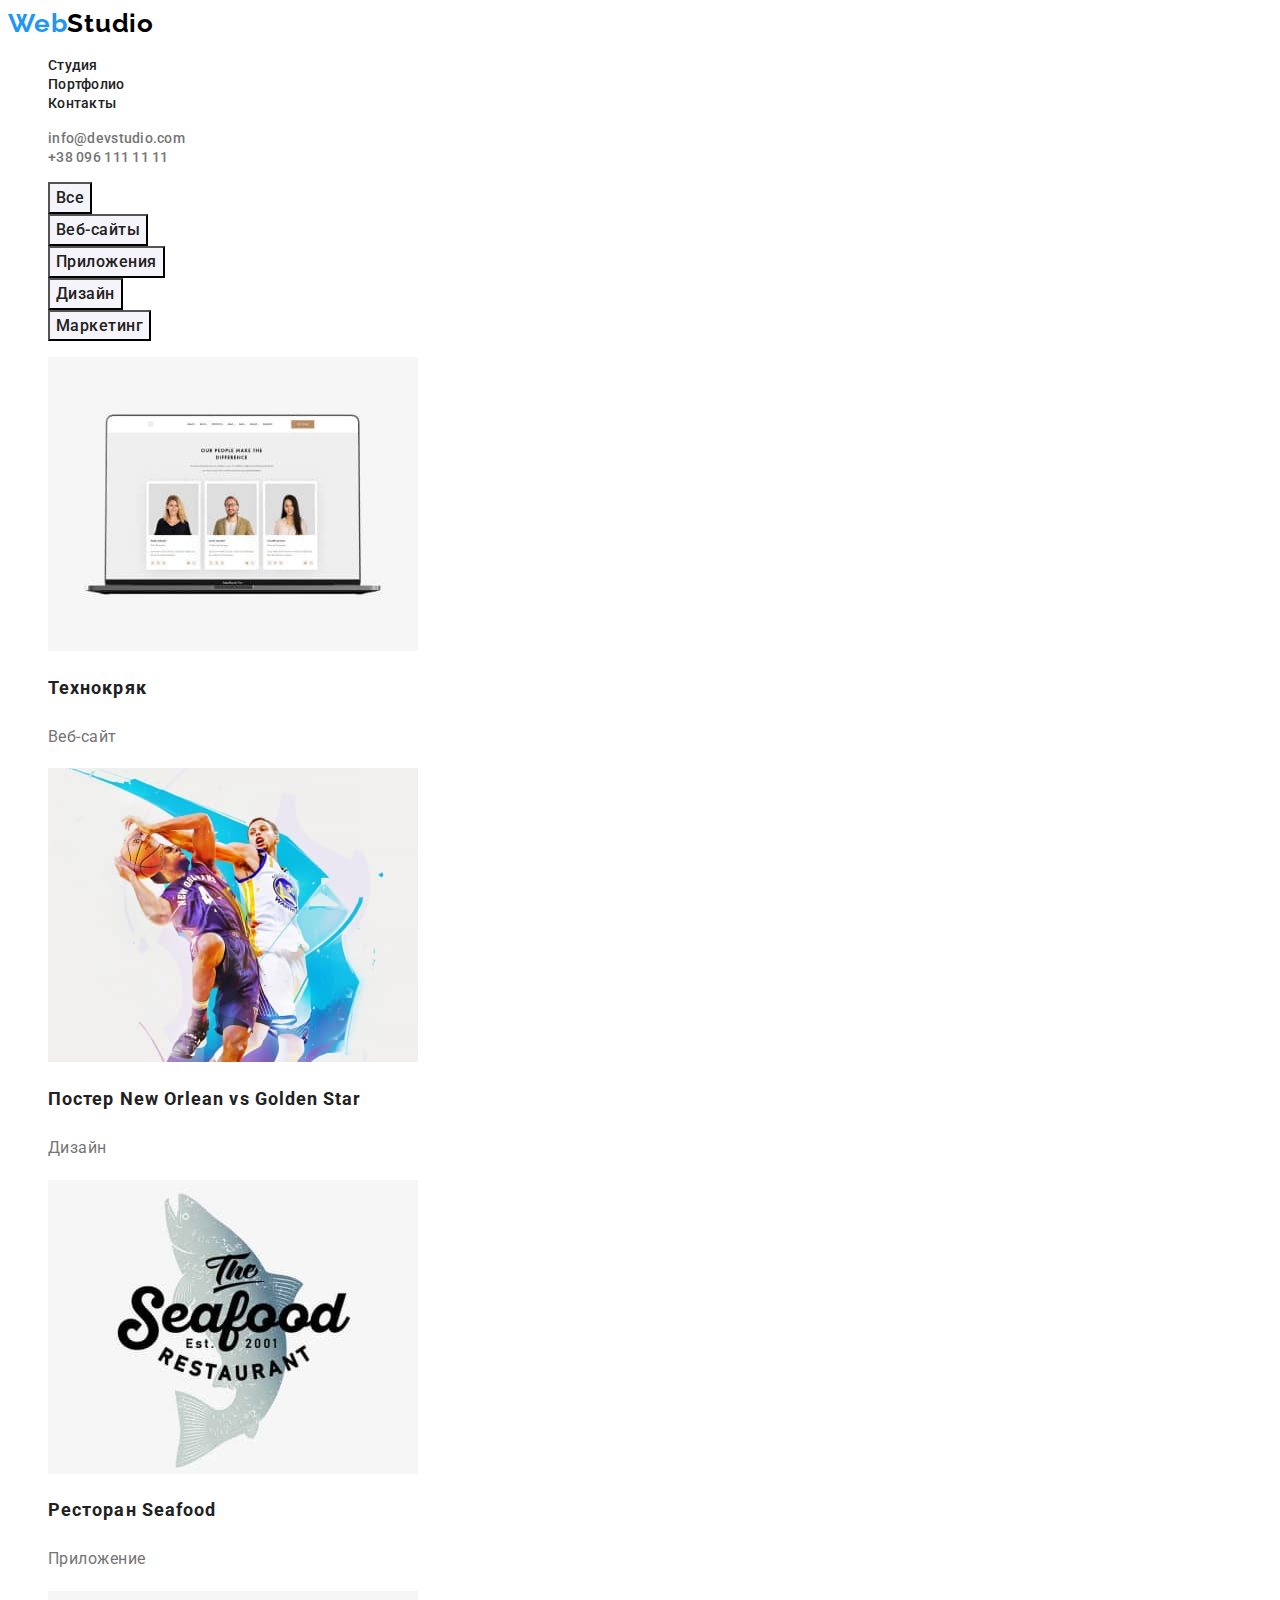
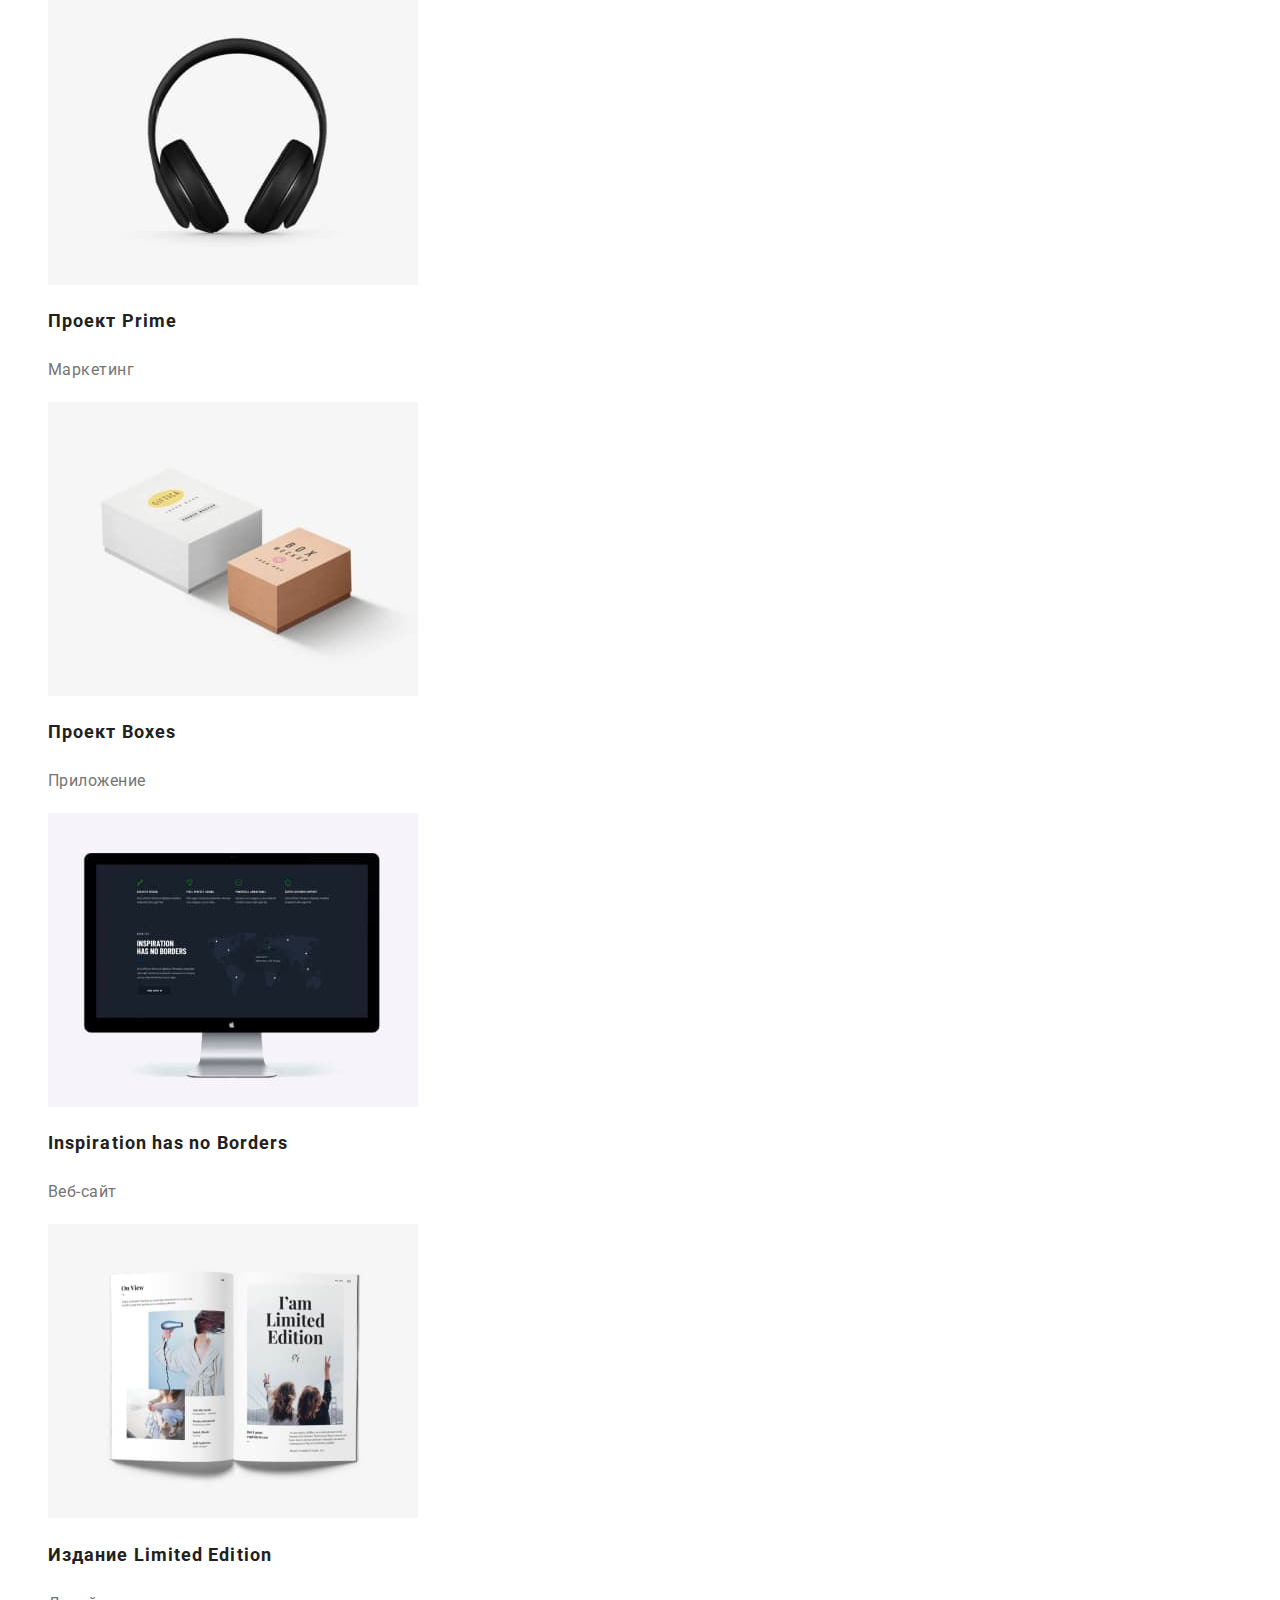
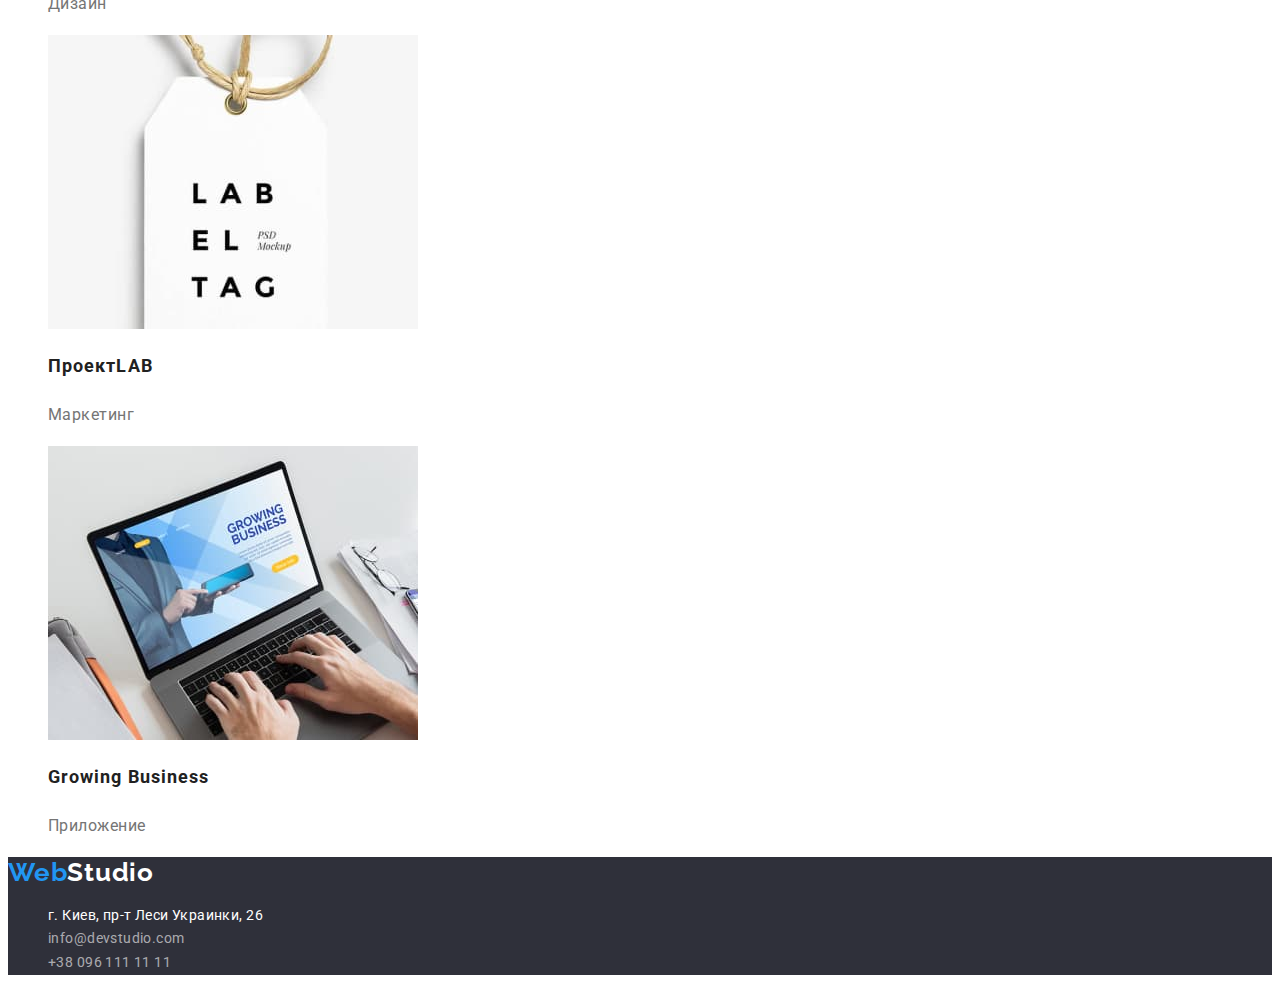
==== portfolio.html @ c880d1ad "/" ====
<!DOCTYPE html>
<html lang="ru">
  <head>
    <meta charset="UTF-8" />
    <meta http-equiv="X-UA-Compatible" content="IE=edge" />
    <meta name="viewport" content="width=device-width, initial-scale=1.0" />
    <title>Document</title>

    <link rel="preconnect" href="https://fonts.googleapis.com" />
    <link rel="preconnect" href="https://fonts.gstatic.com" crossorigin />
    <link
      href="https://fonts.googleapis.com/css2?family=Raleway:wght@700&family=Roboto:wght@400;500;700;900&display=swap"
      rel="stylesheet"
    />
    <link rel="stylesheet" href="./css/style.css" />
    <!--  -->
  </head>
  <body>
    <!-- Header -->
    <header>
      <a href="index.html" class="logo">Web<span class="logo-scndr">Studio</span></a>

      <nav>
        <ul class="header-list list">
          <li><a href="./index.html" class="link">Студия</a></li>
          <li><a href="" class="link">Портфолио</a></li>
          <li><a href="" class="link">Контакты</a></li>
        </ul>
      </nav>

      <ul class="header-contact list">
        <li>
          <a href="mailto:info@devstudio.com" class="link">info@devstudio.com</a>
        </li>
        <li><a href="tel:+380961111111" class="link">+38 096 111 11 11</a></li>
      </ul>
    </header>

    <main>
      <main>
        <!-- <h1></h1> -->

        <section class="products">
          <ul class="products-list list">
            <li>
              <button type="button" class="products-btn">Все</button>
            </li>
            <li>
              <button type="button" class="products-btn">Веб-сайты</button>
            </li>
            <li>
              <button type="button" class="products-btn">Приложения</button>
            </li>
            <li>
              <button type="button" class="products-btn">Дизайн</button>
            </li>
            <li>
              <button type="button" class="products-btn">Маркетинг</button>
            </li>
          </ul>

          <ul class="products-scndr-list list">
            <li>
              <a href="">
                <img src="./images/portfolio.jpg" alt="Веб-сайт" width="370"
              /></a>
              <h2 class="products-title">Технокряк</h2>
              <p class="product-position">Веб-сайт</p>
            </li>
            <li>
              <a href="">
                <img src="./images/portfolio1.jpg" alt="Веб-сайт" width="370"
              /></a>
              <h2 class="products-title">
                Постер <span lang="en">New Orlean vs Golden Star</span>
              </h2>
              <p class="product-position">Дизайн</p>
            </li>
            <li>
              <a href="">
                <img src="./images/portfolio2.jpg" alt="Веб-сайт" width="370"
              /></a>
              <h2 class="products-title">Ресторан <span lang="en">Seafood</span></h2>
              <p class="product-position">Приложение</p>
            </li>
            <li>
              <a href="">
                <img src="./images/portfolio3.jpg" alt="Веб-сайт" width="370"
              /></a>
              <h2 class="products-title">Проект <span lang="en">Prime</span></h2>
              <p class="product-position">Маркетинг</p>
            </li>
            <li>
              <a href="">
                <img src="./images/portfolio4.jpg" alt="Веб-сайт" width="370"
              /></a>
              <h2 class="products-title">Проект <span lang="en">Boxes</span></h2>
              <p class="product-position">Приложение</p>
            </li>
            <li>
              <a href="">
                <img src="./images/portfolio5.jpg" alt="Веб-сайт" width="370"
              /></a>
              <h2 class="products-title" lang="en">Inspiration has no Borders</h2>
              <p class="product-position">Веб-сайт</p>
            </li>
            <li>
              <a href="">
                <img src="./images/portfolio6.jpg" alt="Веб-сайт" width="370"
              /></a>
              <h2 class="products-title">
                Издание <span lang="en">Limited Edition</span>
              </h2>
              <p class="product-position">Дизайн</p>
            </li>
            <li>
              <a href="">
                <img src="./images/portfolio7.jpg" alt="Веб-сайт" width="370"
              /></a>
              <h2 class="products-title">Проект<span lang="en">LAB</span></h2>
              <p class="product-position">Маркетинг</p>
            </li>
            <li>
              <a href="">
                <img src="./images/portfolio8.jpg" alt="Веб-сайт" width="370"
              /></a>
              <h2 class="products-title" lang="en">Growing Business</h2>
              <p class="product-position">Приложение</p>
            </li>
          </ul>
        </section>
      </main>
    </main>

    <!-- footer -->
    <footer class="footer">
      <a href="index.html" class="logo-footer"
        >Web<span class="logo-footer-scndr">Studio</span></a
      >

      <address class="footer-adress">
        <ul class="footer-list list">
          <li><a href="" class="adress link">г. Киев, пр-т Леси Украинки, 26</a></li>
          <li>
            <a href="mailto:info@devstudio.com" class="footer-contact link"
              >info@devstudio.com</a
            >
          </li>
          <li>
            <a href="tel:+380961111111" class="footer-contact link"
              >+38 096 111 11 11</a
            >
          </li>
        </ul>
      </address>
    </footer>
  </body>
</html>
---- css/style.css ----
/* 
background: #FFFFFF;
background: #F5F4FA; наша команда
background: #2F303A; фуутер
background: #2196F3; синий
##212121 -заголовки
#757575-серый весь текст
#000000-лого студио
*/


body{
 font-family:'Roboto', sans-serif;
}
:root{
--accent-color: #2196F3;
--secondary-header:#212121;
}

.list{
list-style: none;
}
.link{
text-decoration: none;
}

/*------------------------ HEADER------------------- */
.logo{
    font-family: 'Raleway',sans-serif;
        font-weight: 700;
        font-size: 26px;
        line-height: 1.19;
        letter-spacing: 0.03em;
        color: var(--accent-color);
        text-decoration: none;
}
.logo-scndr{
    color: #000000;
}
.header-list .link{
    font-weight: 500;
        font-size: 14px;
        line-height: 1.14;
        letter-spacing: 0.02em;
        color: var(--secondary-header);
}
.header-list .link:hover,
.header-list .link:focus{
    color:var(--accent-color);
 }
 .header-contact .link{
    font-weight: 500;
        font-size: 14px;
        line-height: 1.14;
        letter-spacing: 0.02em;
        color: #757575;
 }
.header-contact .link:hover,
.header-contact .link:focus {
    color: var(--accent-color);
}       

/*------------------------ HERO------------------- */
.hero{
    background-color: #2F303A;
}
.hero-title{
    font-weight: 900;
        font-size: 44px;
        line-height: 1.36;
        text-align: center;
        letter-spacing: 0.06em;
        text-transform: uppercase;
         color: #FFFFFF;
}
.hero-btn{
    font-family: 'Roboto',sans-serif;
        font-weight: 700;
        font-size: 16px;
        line-height: 1.88;
        letter-spacing: 0.06em;
        color: #FFFFFF;
        background-color: var(--accent-color);
}

/*------------------------ List of criteria------------------- */
.criteria-header{
    font-weight: 700;
        font-size: 14px;
        line-height: 1.14;
        letter-spacing: 0.03em;
        text-transform: uppercase;
        color: var(--secondary-header);
}
.criteria-paragraf{
    font-weight: 400;   
    font-size: 14px;
    line-height: 1.71;
    letter-spacing: 0.03em;
    color: #757575;
}

/*------------------------ what are we doing------------------- */
.work-title{
    font-weight: 700;
        font-size: 36px;
        line-height: 1.17;
        text-align: center;
        letter-spacing: 0.03em;
        color: var(--secondary-header);
}

/*------------------------ Our team------------------- */
.team{
    background-color: #F5F4FA;
}
.team-header{
    font-weight: 700;
        font-size: 36px;
        line-height: 1.17;
        text-align: center;
        letter-spacing: 0.03em;
        color: var(--secondary-header);
}

.team-list-member{
    font-weight: 500;
        font-size: 16px;
        line-height: 1.19;
        letter-spacing: 0.03em;
        color: var(--secondary-header);

}
.team-list-proffesion{
    font-size: 16px;
        line-height: 1.19;
        letter-spacing: 0.03em;
        color: var(--secondary-header);        
}

/*------------------------FOOTER------------------- */
.footer{
    background-color:#2F303A;
}
.logo-footer{
    font-family: 'Raleway';
        font-weight: 700;
        font-size: 26px;
        line-height: 1.19;
        letter-spacing: 0.03em;
        color: var(--accent-color);
        text-decoration: none;
}
.logo-footer-scndr{
    color: #FFFFFF;
}
.adress{
    font-style: normal;
        font-size: 14px;
        line-height: 1.71;
        letter-spacing: 0.03em;
        color: #FFFFFF;
}
.footer-contact{
    font-style: normal;
        font-weight: 400;
        font-size: 14px;
        line-height: 1.71;
        letter-spacing: 0.03em;
        color: rgba(255, 255, 255, 0.6);
}



/*------------------------PORTFOLIO------------------- */

.products-btn{
    font-family: 'Roboto',sans-serif;
        font-style: normal;
        font-weight: 500;
        font-size: 16px;
        line-height: 1.62;
        letter-spacing: 0.03em;
        color:var(--secondary-header);
        background-color: #F5F4FA;
}
.products-btn:hover,
.products-btn:focus{
    color:#FFFFFF;
    background-color: var(--accent-color);
}

.products-title {
font-weight: 700;
font-size: 18px;
line-height:2;
letter-spacing: 0.06em;
color:var(--secondary-header);
}

.product-position{
        font-size: 16px;
        line-height: 1.88;
        letter-spacing: 0.03em;
        color: #757575;

}
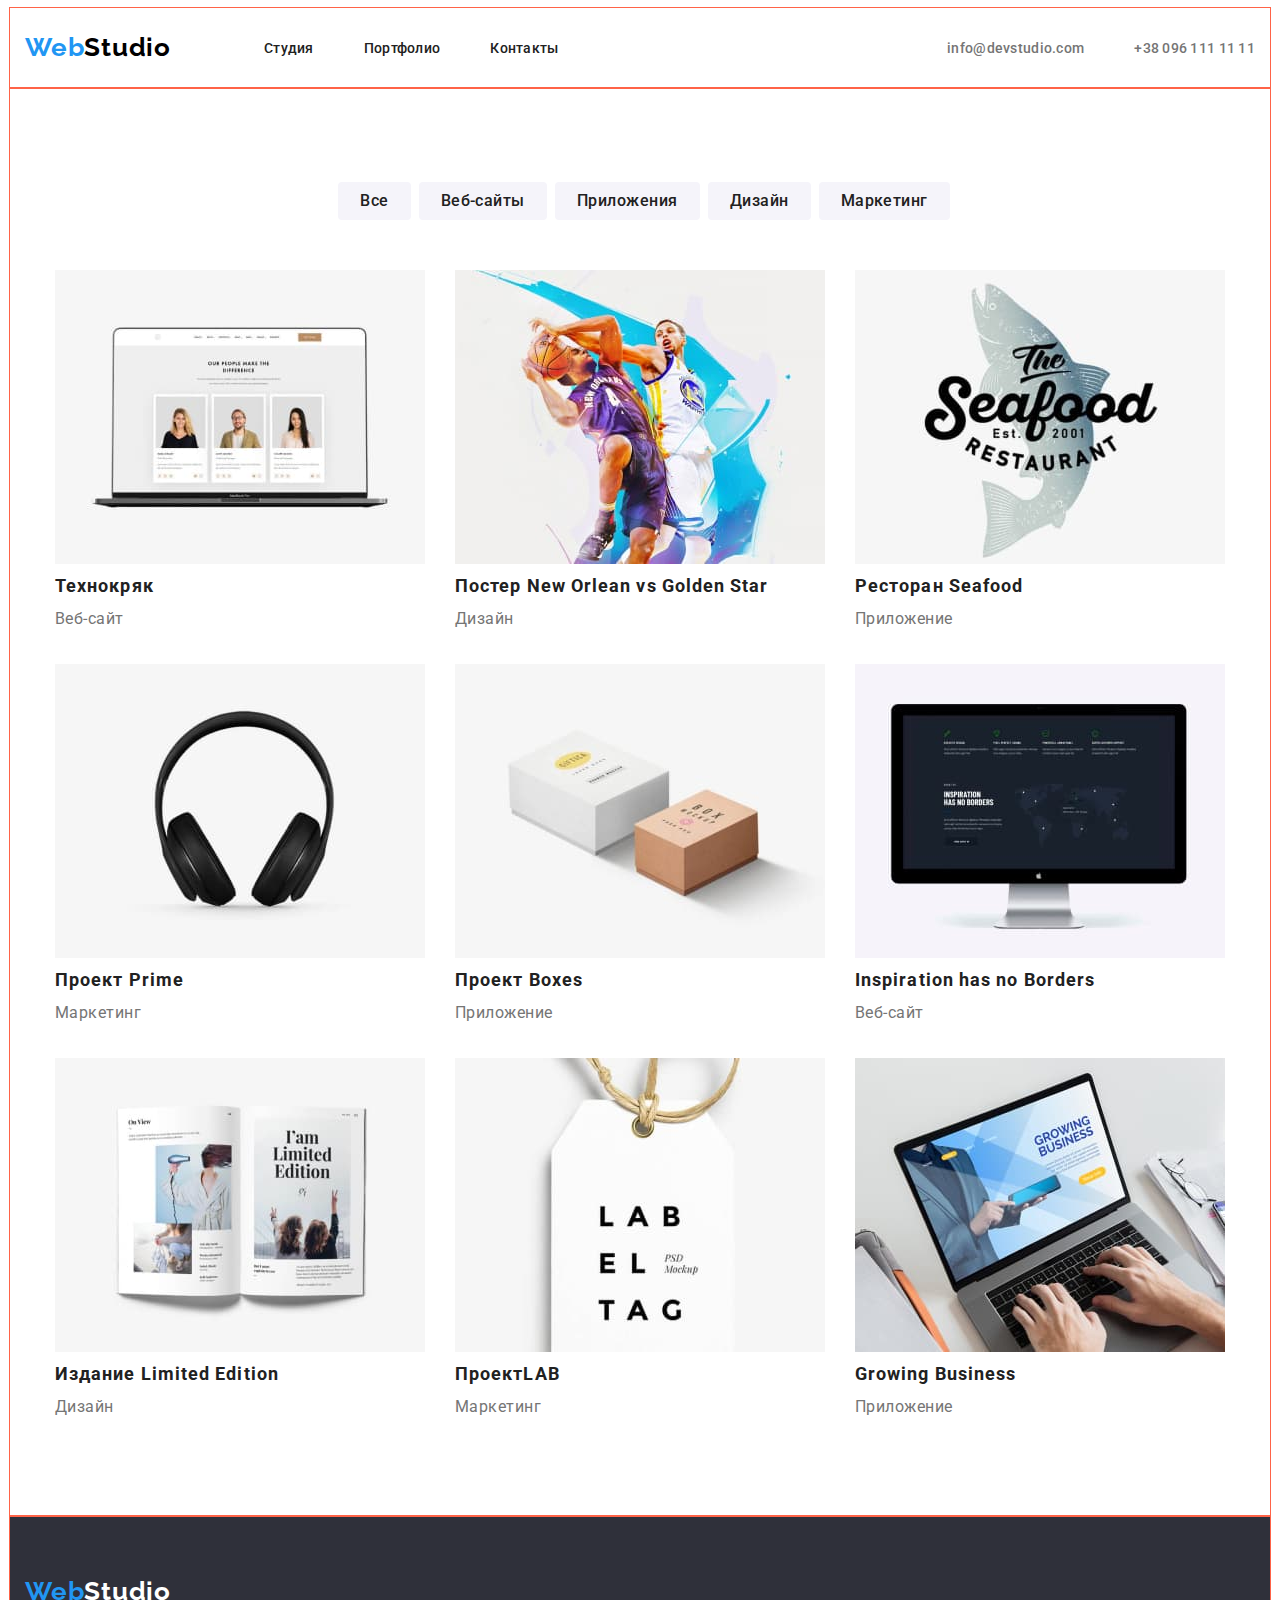
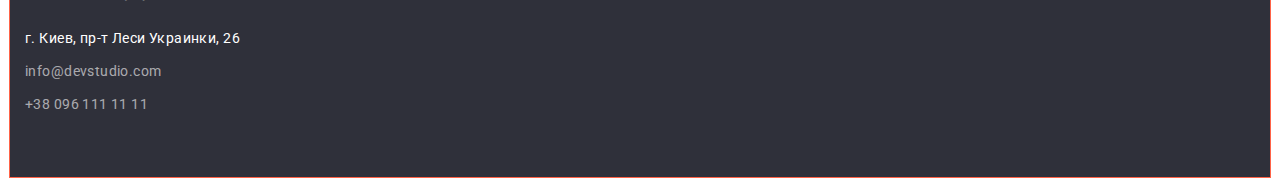
==== commit 0ea5c455: "размещение элементов" ====
--- a/portfolio.html
+++ b/portfolio.html
@@ -17,57 +17,63 @@
   </head>
   <body>
     <!-- Header -->
-    <header>
-      <a href="index.html" class="logo">Web<span class="logo-scndr">Studio</span></a>
+    <header class="container">
+      <div class="container-header">
+        <a href="index.html" class="logo"
+          >Web<span class="logo-scndr">Studio</span></a
+        >
 
-      <nav>
-        <ul class="header-list list">
-          <li><a href="./index.html" class="link">Студия</a></li>
-          <li><a href="" class="link">Портфолио</a></li>
-          <li><a href="" class="link">Контакты</a></li>
+        <nav>
+          <ul class="header-list list">
+            <li class="header-item">
+              <a href="./index.html" class="link">Студия</a>
+            </li>
+            <li class="header-item">
+              <a href="./portfolio.html" class="link">Портфолио</a>
+            </li>
+            <li class="header-item"><a href="" class="link">Контакты</a></li>
+          </ul>
+        </nav>
+
+        <ul class="header-contact list">
+          <li class="header-item">
+            <a href="mailto:info@devstudio.com" class="link">info@devstudio.com</a>
+          </li class="header-item">
+          <li><a href="tel:+380961111111" class="link">+38 096 111 11 11</a></li>
         </ul>
-      </nav>
-
-      <ul class="header-contact list">
-        <li>
-          <a href="mailto:info@devstudio.com" class="link">info@devstudio.com</a>
-        </li>
-        <li><a href="tel:+380961111111" class="link">+38 096 111 11 11</a></li>
-      </ul>
+      </div>
     </header>
-
-    <main>
       <main>
         <!-- <h1></h1> -->
 
-        <section class="products">
+        <section class="products container">
           <ul class="products-list list">
-            <li>
+            <li class="products-item">
               <button type="button" class="products-btn">Все</button>
             </li>
-            <li>
+            <li class="products-item">
               <button type="button" class="products-btn">Веб-сайты</button>
             </li>
-            <li>
+            <li class="products-item">
               <button type="button" class="products-btn">Приложения</button>
             </li>
-            <li>
+            <li class="products-item">
               <button type="button" class="products-btn">Дизайн</button>
             </li>
-            <li>
+            <li class="products-item">
               <button type="button" class="products-btn">Маркетинг</button>
             </li>
           </ul>
 
-          <ul class="products-scndr-list list">
-            <li>
+          <ul class="flex-list list">
+            <li class="flex-item">
               <a href="">
                 <img src="./images/portfolio.jpg" alt="Веб-сайт" width="370"
               /></a>
               <h2 class="products-title">Технокряк</h2>
               <p class="product-position">Веб-сайт</p>
             </li>
-            <li>
+            <li class="flex-item">
               <a href="">
                 <img src="./images/portfolio1.jpg" alt="Веб-сайт" width="370"
               /></a>
@@ -76,35 +82,35 @@
               </h2>
               <p class="product-position">Дизайн</p>
             </li>
-            <li>
+            <li class="flex-item">
               <a href="">
                 <img src="./images/portfolio2.jpg" alt="Веб-сайт" width="370"
               /></a>
               <h2 class="products-title">Ресторан <span lang="en">Seafood</span></h2>
               <p class="product-position">Приложение</p>
             </li>
-            <li>
+            <li class="flex-item">
               <a href="">
                 <img src="./images/portfolio3.jpg" alt="Веб-сайт" width="370"
               /></a>
               <h2 class="products-title">Проект <span lang="en">Prime</span></h2>
               <p class="product-position">Маркетинг</p>
             </li>
-            <li>
+            <li class="flex-item">
               <a href="">
                 <img src="./images/portfolio4.jpg" alt="Веб-сайт" width="370"
               /></a>
               <h2 class="products-title">Проект <span lang="en">Boxes</span></h2>
               <p class="product-position">Приложение</p>
             </li>
-            <li>
+            <li class="flex-item">
               <a href="">
                 <img src="./images/portfolio5.jpg" alt="Веб-сайт" width="370"
               /></a>
               <h2 class="products-title" lang="en">Inspiration has no Borders</h2>
               <p class="product-position">Веб-сайт</p>
             </li>
-            <li>
+            <li class="flex-item">
               <a href="">
                 <img src="./images/portfolio6.jpg" alt="Веб-сайт" width="370"
               /></a>
@@ -113,14 +119,14 @@
               </h2>
               <p class="product-position">Дизайн</p>
             </li>
-            <li>
+            <li class="flex-item">
               <a href="">
                 <img src="./images/portfolio7.jpg" alt="Веб-сайт" width="370"
               /></a>
               <h2 class="products-title">Проект<span lang="en">LAB</span></h2>
               <p class="product-position">Маркетинг</p>
             </li>
-            <li>
+            <li class="flex-item">
               <a href="">
                 <img src="./images/portfolio8.jpg" alt="Веб-сайт" width="370"
               /></a>
@@ -130,10 +136,10 @@
           </ul>
         </section>
       </main>
-    </main>
+    
 
     <!-- footer -->
-    <footer class="footer">
+     <footer class="footer container">
       <a href="index.html" class="logo-footer"
         >Web<span class="logo-footer-scndr">Studio</span></a
       >
@@ -141,12 +147,12 @@
       <address class="footer-adress">
         <ul class="footer-list list">
           <li><a href="" class="adress link">г. Киев, пр-т Леси Украинки, 26</a></li>
-          <li>
+          <li class="footer-item">
             <a href="mailto:info@devstudio.com" class="footer-contact link"
               >info@devstudio.com</a
             >
           </li>
-          <li>
+          <li class="footer-item">
             <a href="tel:+380961111111" class="footer-contact link"
               >+38 096 111 11 11</a
             >
--- a/css/style.css
+++ b/css/style.css
@@ -12,6 +12,10 @@
 body{
  font-family:'Roboto', sans-serif;
 }
+h1,h2,h3,h4,h5,ul,p{
+    margin: 0px;
+    padding: 0px;
+}
 :root{
 --accent-color: #2196F3;
 --secondary-header:#212121;
@@ -19,13 +23,33 @@
 
 .list{
 list-style: none;
+padding: 0px;
+margin: 0px;
 }
 .link{
 text-decoration: none;
 }
+.container{
+    width: 1230px;
+    padding-left: 15px;
+    padding-right: 15px;
+    outline: 1px solid tomato;
+    margin-left: auto;
+    margin-right: auto;
+}
+
 
 /*------------------------ HEADER------------------- */
+.container-header{
+    display: flex;
+    align-items: center;
+    
+   
+}
+
 .logo{
+    padding: 24px 0 25px;
+
     font-family: 'Raleway',sans-serif;
         font-weight: 700;
         font-size: 26px;
@@ -33,22 +57,44 @@
         letter-spacing: 0.03em;
         color: var(--accent-color);
         text-decoration: none;
+        
 }
 .logo-scndr{
     color: #000000;
 }
+.header-list{
+    display: flex;
+    margin-left: 93px;
+    
+}
+.header-list .header-item:not(:last-child){
+    margin-right: 50px;
+}
 .header-list .link{
-    font-weight: 500;
+        padding: 32px 0px;
+
+        font-weight: 500;
         font-size: 14px;
         line-height: 1.14;
         letter-spacing: 0.02em;
         color: var(--secondary-header);
+        
 }
 .header-list .link:hover,
 .header-list .link:focus{
     color:var(--accent-color);
+    
+ }
+ .header-contact{
+     display: flex;
+     margin-left: auto;
+ }
+ .header-contact .header-item:not(:last-child){
+     margin-right: 50px;
  }
  .header-contact .link{
+    padding: 32px 0px;
+
     font-weight: 500;
         font-size: 14px;
         line-height: 1.14;
@@ -63,12 +109,13 @@
 /*------------------------ HERO------------------- */
 .hero{
     background-color: #2F303A;
+    text-align: center;
+   
 }
 .hero-title{
     font-weight: 900;
         font-size: 44px;
         line-height: 1.36;
-        text-align: center;
         letter-spacing: 0.06em;
         text-transform: uppercase;
          color: #FFFFFF;
@@ -79,12 +126,22 @@
         font-size: 16px;
         line-height: 1.88;
         letter-spacing: 0.06em;
+        border-radius: 4px;
         color: #FFFFFF;
         background-color: var(--accent-color);
 }
 
 /*------------------------ List of criteria------------------- */
+.criteria-list{
+    display: flex;
+    padding:94px 0;
+}
+.criteria-item:not(:last-child){
+    margin-right: 30px;
+}
 .criteria-header{
+    margin-bottom: 10px;
+
     font-weight: 700;
         font-size: 14px;
         line-height: 1.14;
@@ -101,7 +158,13 @@
 }
 
 /*------------------------ what are we doing------------------- */
+.work{
+    padding-bottom: 94px;
+}
 .work-title{
+    margin-bottom: 50px;
+    
+
     font-weight: 700;
         font-size: 36px;
         line-height: 1.17;
@@ -110,11 +173,21 @@
         color: var(--secondary-header);
 }
 
+.work-list{
+    display: flex;
+    justify-content: center;  
+}
+.work-item:not(:last-child){
+    margin-right: 30px;
+}
+
 /*------------------------ Our team------------------- */
 .team{
     background-color: #F5F4FA;
 }
 .team-header{
+padding: 94px 0 50px;
+
     font-weight: 700;
         font-size: 36px;
         line-height: 1.17;
@@ -123,27 +196,48 @@
         color: var(--secondary-header);
 }
 
+.team-list{
+    display: flex;
+    justify-content: center;
+}
+.team-item:not(:last-child){
+    margin-right: 30px;
+
+}
+.team-item{
+    padding-bottom: 94px;
+}
 .team-list-member{
-    font-weight: 500;
+        margin-top: 30px;
+
+        font-weight: 500;
         font-size: 16px;
         line-height: 1.19;
         letter-spacing: 0.03em;
+        text-align: center;
+
         color: var(--secondary-header);
 
 }
 .team-list-proffesion{
-    font-size: 16px;
+        margin-top: 10px;
+
+        font-size: 16px;
         line-height: 1.19;
         letter-spacing: 0.03em;
+        text-align: center;
         color: var(--secondary-header);        
 }
 
 /*------------------------FOOTER------------------- */
 .footer{
     background-color:#2F303A;
+    padding-top: 60px;
 }
 .logo-footer{
-    font-family: 'Raleway';
+        
+
+        font-family: 'Raleway';
         font-weight: 700;
         font-size: 26px;
         line-height: 1.19;
@@ -154,15 +248,26 @@
 .logo-footer-scndr{
     color: #FFFFFF;
 }
+.footer-adress{
+    font-style: normal;
+}
 .adress{
-    font-style: normal;
+
+        
         font-size: 14px;
         line-height: 1.71;
         letter-spacing: 0.03em;
         color: #FFFFFF;
 }
+.footer-list{
+    margin-top: 20px;
+    padding-bottom: 60px;
+}
+.footer-item{
+    margin-top: 9px;
+}
 .footer-contact{
-    font-style: normal;
+
         font-weight: 400;
         font-size: 14px;
         line-height: 1.71;
@@ -175,19 +280,31 @@
 /*------------------------PORTFOLIO------------------- */
 
 .products-btn{
-    font-family: 'Roboto',sans-serif;
+        margin-bottom: 50px;
+        padding: 6px 22px;
+        margin-left: 8px;
+        border: none;
+    
+        font-family: 'Roboto',sans-serif;
         font-style: normal;
         font-weight: 500;
         font-size: 16px;
         line-height: 1.62;
         letter-spacing: 0.03em;
+        border-radius: 4px;
         color:var(--secondary-header);
         background-color: #F5F4FA;
 }
+
 .products-btn:hover,
 .products-btn:focus{
     color:#FFFFFF;
     background-color: var(--accent-color);
+}
+.products-list{
+    display: flex;
+    justify-content: center;
+    padding-top: 94px;
 }
 
 .products-title {
@@ -205,3 +322,21 @@
         color: #757575;
 
 }
+.flex-list{
+    display: flex;
+    flex-wrap: wrap;
+    justify-content: center;
+    padding-bottom: 94px;
+}
+.flex-item{
+    margin-bottom: 30px;
+    margin-right: 30px;
+    width:calc(100%-60px)/3;
+}
+
+.flex-item:nth-child(3n){
+    margin-right: 0px;
+}
+.flex-item:nth-last-child(-n+3){
+    margin-bottom: 0px;
+}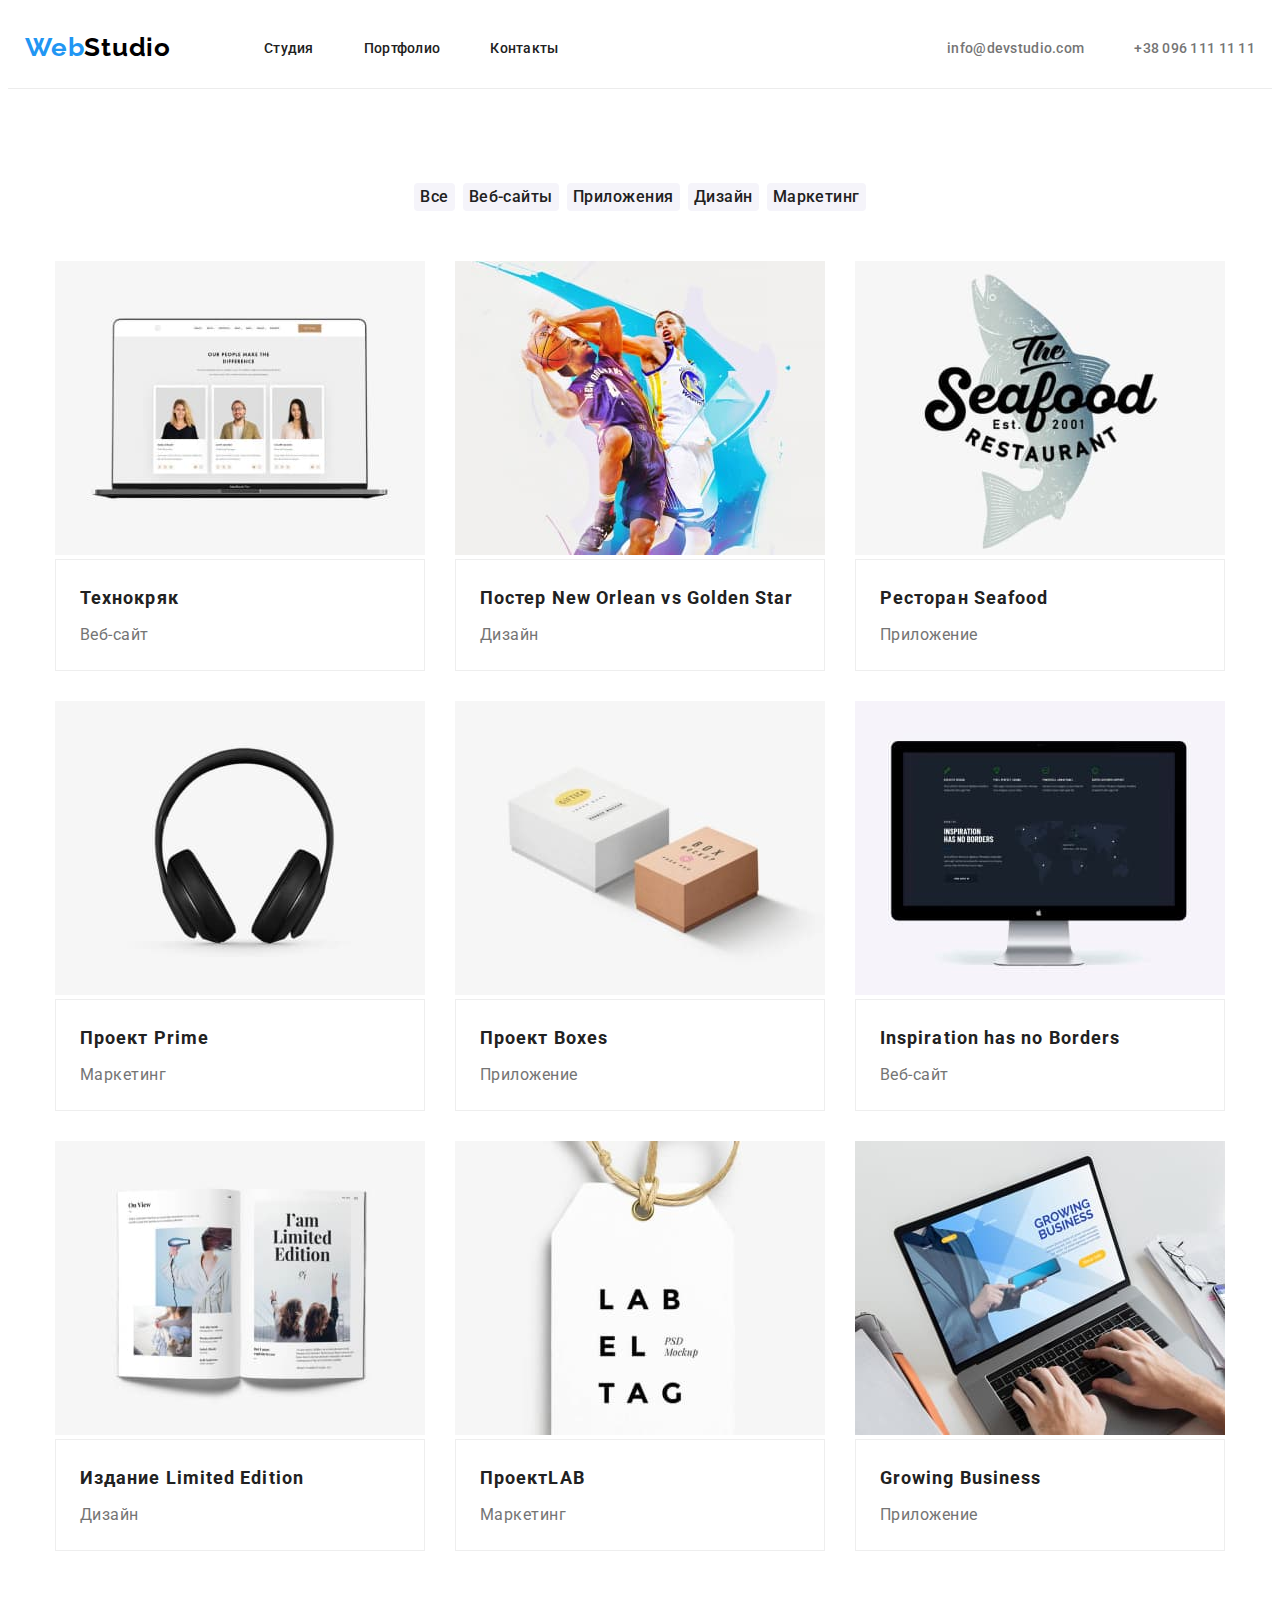
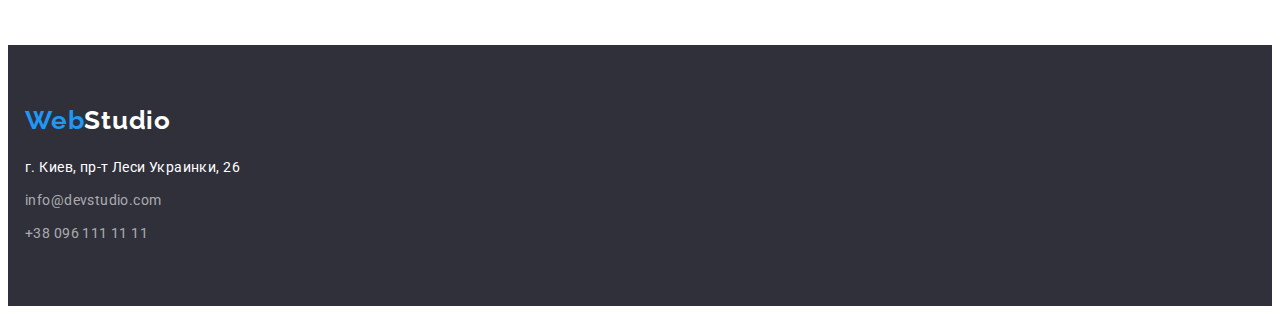
==== commit d2991875: "//" ====
--- a/portfolio.html
+++ b/portfolio.html
@@ -17,8 +17,8 @@
   </head>
   <body>
     <!-- Header -->
-    <header class="container">
-      <div class="container-header">
+    <header class="header">
+      <div class="container-header container">
         <a href="index.html" class="logo"
           >Web<span class="logo-scndr">Studio</span></a
         >
@@ -46,7 +46,8 @@
       <main>
         <!-- <h1></h1> -->
 
-        <section class="products container">
+        <section class="products">
+          <div class="container">
           <ul class="products-list list">
             <li class="products-item">
               <button type="button" class="products-btn">Все</button>
@@ -67,80 +68,105 @@
 
           <ul class="flex-list list">
             <li class="flex-item">
-              <a href="">
-                <img src="./images/portfolio.jpg" alt="Веб-сайт" width="370"
+              <a href=""> <img src="./images/portfolio.jpg" alt="Веб-сайт" width="370"
               /></a>
-              <h2 class="products-title">Технокряк</h2>
-              <p class="product-position">Веб-сайт</p>
+              <div class="flex-list-border">
+                <h2 class="products-title">Технокряк</h2>
+                <p class="products-position">Веб-сайт</p>
+              </div>
             </li>
             <li class="flex-item">
               <a href="">
                 <img src="./images/portfolio1.jpg" alt="Веб-сайт" width="370"
-              /></a>
-              <h2 class="products-title">
+              /></a> 
+              <div class="flex-list-border"> <h2 class="products-title">
                 Постер <span lang="en">New Orlean vs Golden Star</span>
               </h2>
-              <p class="product-position">Дизайн</p>
+              <p class="products-position">Дизайн</p>
+            </div>
+             
             </li>
             <li class="flex-item">
               <a href="">
                 <img src="./images/portfolio2.jpg" alt="Веб-сайт" width="370"
-              /></a>
-              <h2 class="products-title">Ресторан <span lang="en">Seafood</span></h2>
-              <p class="product-position">Приложение</p>
+              /></a> 
+              <div class="flex-list-border"> <h2 class="products-title">Ресторан <span lang="en">Seafood</span></h2>
+              <p class="products-position">Приложение</p>
+            </div>
+             
             </li>
             <li class="flex-item">
               <a href="">
                 <img src="./images/portfolio3.jpg" alt="Веб-сайт" width="370"
-              /></a>
-              <h2 class="products-title">Проект <span lang="en">Prime</span></h2>
-              <p class="product-position">Маркетинг</p>
+              /></a> 
+              <div class="flex-list-border">
+                <h2 class="products-title">Проект <span lang="en">Prime</span></h2>
+                <p class="products-position">Маркетинг</p>
+              </div>
+              
             </li>
             <li class="flex-item">
               <a href="">
                 <img src="./images/portfolio4.jpg" alt="Веб-сайт" width="370"
-              /></a>
-              <h2 class="products-title">Проект <span lang="en">Boxes</span></h2>
-              <p class="product-position">Приложение</p>
+              /></a> 
+              <div class="flex-list-border">
+                <h2 class="products-title">Проект <span lang="en">Boxes</span></h2>
+                <p class="products-position">Приложение</p>
+              </div>
+              
             </li>
             <li class="flex-item">
               <a href="">
                 <img src="./images/portfolio5.jpg" alt="Веб-сайт" width="370"
-              /></a>
-              <h2 class="products-title" lang="en">Inspiration has no Borders</h2>
-              <p class="product-position">Веб-сайт</p>
+              /></a> 
+              <div class="flex-list-border">
+                <h2 class="products-title" lang="en">Inspiration has no Borders</h2>
+                <p class="products-position">Веб-сайт</p>
+              </div>
+              
             </li>
             <li class="flex-item">
               <a href="">
                 <img src="./images/portfolio6.jpg" alt="Веб-сайт" width="370"
-              /></a>
-              <h2 class="products-title">
+              /></a> 
+              <div class="flex-list-border">
+                <h2 class="products-title">
                 Издание <span lang="en">Limited Edition</span>
-              </h2>
-              <p class="product-position">Дизайн</p>
+                </h2>
+                <p class="products-position">Дизайн</p>
+              </div>
+              
             </li>
             <li class="flex-item">
               <a href="">
                 <img src="./images/portfolio7.jpg" alt="Веб-сайт" width="370"
-              /></a>
-              <h2 class="products-title">Проект<span lang="en">LAB</span></h2>
-              <p class="product-position">Маркетинг</p>
+              /></a> 
+              <div class="flex-list-border">
+                <h2 class="products-title">Проект<span lang="en">LAB</span></h2>
+                <p class="products-position">Маркетинг</p>
+              </div>
+              
             </li>
             <li class="flex-item">
               <a href="">
                 <img src="./images/portfolio8.jpg" alt="Веб-сайт" width="370"
-              /></a>
-              <h2 class="products-title" lang="en">Growing Business</h2>
-              <p class="product-position">Приложение</p>
+              /></a> 
+              <div class="flex-list-border">
+                <h2 class="products-title" lang="en">Growing Business</h2>
+                <p class="products-position">Приложение</p>
+              </div>
+              
             </li>
           </ul>
+          </div>
         </section>
       </main>
     
 
     <!-- footer -->
-     <footer class="footer container">
-      <a href="index.html" class="logo-footer"
+    <footer class="footer">
+     <div class="container">
+        <a href="index.html" class="logo-footer"
         >Web<span class="logo-footer-scndr">Studio</span></a
       >
 
@@ -159,6 +185,7 @@
           </li>
         </ul>
       </address>
+     </div>
     </footer>
   </body>
 </html>
--- a/css/style.css
+++ b/css/style.css
@@ -33,18 +33,18 @@
     width: 1230px;
     padding-left: 15px;
     padding-right: 15px;
-    outline: 1px solid tomato;
     margin-left: auto;
     margin-right: auto;
 }
 
 
 /*------------------------ HEADER------------------- */
+.header{
+    border-bottom: 1px solid #ECECEC;
+}
 .container-header{
     display: flex;
     align-items: center;
-    
-   
 }
 
 .logo{
@@ -82,8 +82,7 @@
 }
 .header-list .link:hover,
 .header-list .link:focus{
-    color:var(--accent-color);
-    
+    color:var(--accent-color); 
  }
  .header-contact{
      display: flex;
@@ -110,6 +109,7 @@
 .hero{
     background-color: #2F303A;
     text-align: center;
+    padding: 200px 0px;
    
 }
 .hero-title{
@@ -121,7 +121,9 @@
          color: #FFFFFF;
 }
 .hero-btn{
-    font-family: 'Roboto',sans-serif;
+        padding: 10px 32px;
+
+        font-family: 'Roboto',sans-serif;
         font-weight: 700;
         font-size: 16px;
         line-height: 1.88;
@@ -135,10 +137,15 @@
 .criteria-list{
     display: flex;
     padding:94px 0;
+    justify-content: center;
+}
+.criteria-item {
+    width: 270px;
 }
 .criteria-item:not(:last-child){
     margin-right: 30px;
 }
+
 .criteria-header{
     margin-bottom: 10px;
 
@@ -184,9 +191,10 @@
 /*------------------------ Our team------------------- */
 .team{
     background-color: #F5F4FA;
+    padding: 94px 0px;
 }
 .team-header{
-padding: 94px 0 50px;
+ margin-bottom: 50px;
 
     font-weight: 700;
         font-size: 36px;
@@ -216,7 +224,7 @@
         letter-spacing: 0.03em;
         text-align: center;
 
-        color: var(--secondary-header);
+        color: var(--secndary-header);
 
 }
 .team-list-proffesion{
@@ -226,7 +234,7 @@
         line-height: 1.19;
         letter-spacing: 0.03em;
         text-align: center;
-        color: var(--secondary-header);        
+        color: #757575;        
 }
 
 /*------------------------FOOTER------------------- */
@@ -279,10 +287,14 @@
 
 /*------------------------PORTFOLIO------------------- */
 
+.products{
+    padding: 94px 0px;
+}
+
 .products-btn{
-        margin-bottom: 50px;
+        /* margin-bottom: 50px;
         padding: 6px 22px;
-        margin-left: 8px;
+        margin-left: 8px; */
         border: none;
     
         font-family: 'Roboto',sans-serif;
@@ -304,10 +316,16 @@
 .products-list{
     display: flex;
     justify-content: center;
-    padding-top: 94px;
+    margin-bottom: 50px;
+}
+.products-item:not(:last-child){
+    margin-right: 8px;
+
 }
 
 .products-title {
+    margin-bottom: 4px;
+
 font-weight: 700;
 font-size: 18px;
 line-height:2;
@@ -315,7 +333,7 @@
 color:var(--secondary-header);
 }
 
-.product-position{
+.products-position{
         font-size: 16px;
         line-height: 1.88;
         letter-spacing: 0.03em;
@@ -326,7 +344,6 @@
     display: flex;
     flex-wrap: wrap;
     justify-content: center;
-    padding-bottom: 94px;
 }
 .flex-item{
     margin-bottom: 30px;
@@ -339,4 +356,10 @@
 }
 .flex-item:nth-last-child(-n+3){
     margin-bottom: 0px;
+}
+.flex-list-border{
+    border:1px solid #EEEEEE;
+    padding: 20px 24px;
+    
+    
 }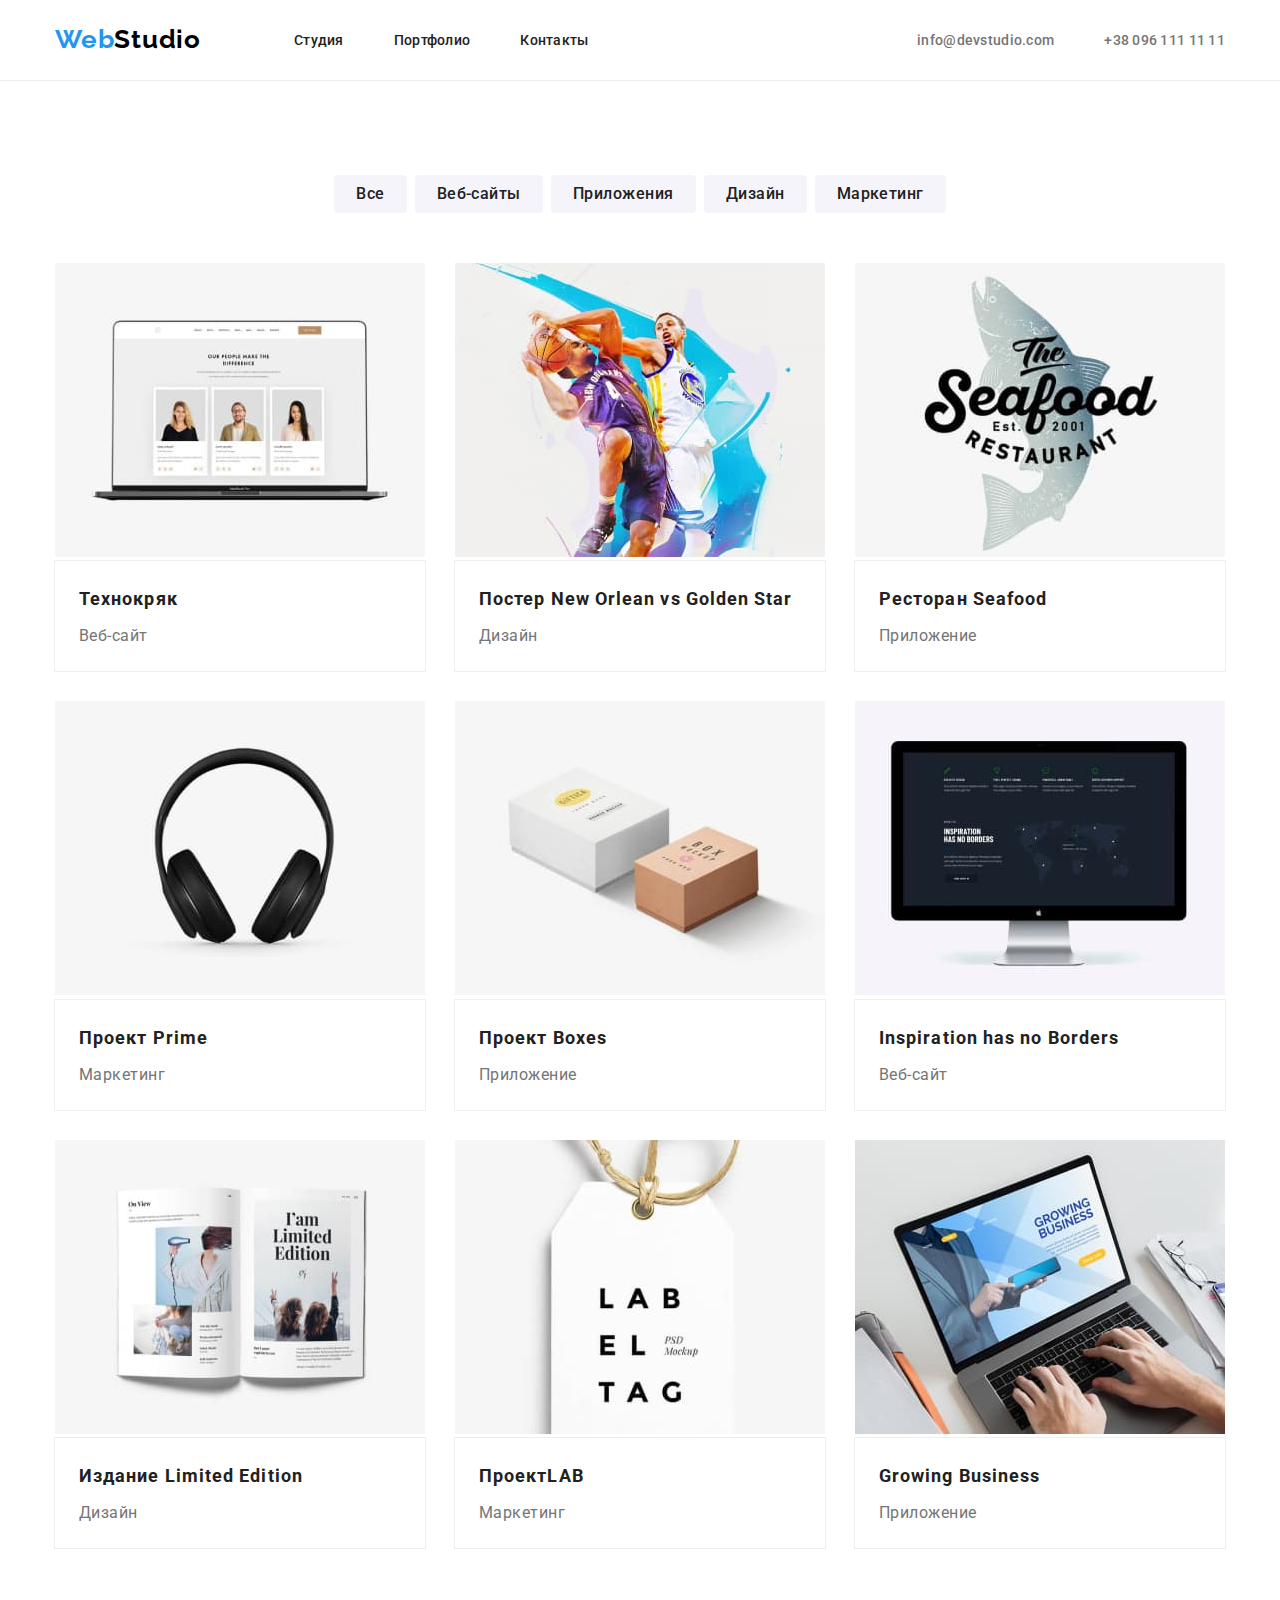
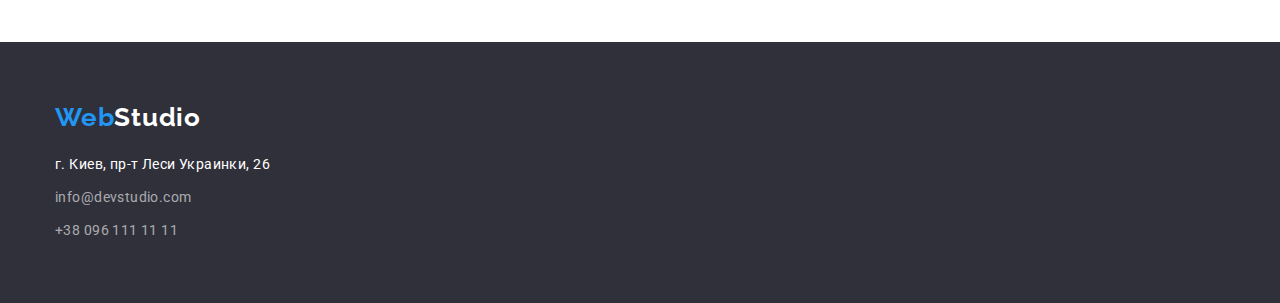
==== commit b8156c50: "/" ====
--- a/portfolio.html
+++ b/portfolio.html
@@ -11,6 +11,10 @@
     <link
       href="https://fonts.googleapis.com/css2?family=Raleway:wght@700&family=Roboto:wght@400;500;700;900&display=swap"
       rel="stylesheet"
+    />
+     <link
+      rel="stylesheet"
+      href="https://cdnjs.cloudflare.com/ajax/libs/modern-normalize/1.1.0/modern-normalize.min.css"
     />
     <link rel="stylesheet" href="./css/style.css" />
     <!--  -->
@@ -164,7 +168,7 @@
     
 
     <!-- footer -->
-    <footer class="footer">
+ <footer class="footer">
      <div class="container">
         <a href="index.html" class="logo-footer"
         >Web<span class="logo-footer-scndr">Studio</span></a
--- a/css/style.css
+++ b/css/style.css
@@ -30,7 +30,7 @@
 text-decoration: none;
 }
 .container{
-    width: 1230px;
+    width: 1200px;
     padding-left: 15px;
     padding-right: 15px;
     margin-left: auto;
@@ -113,6 +113,8 @@
    
 }
 .hero-title{
+    margin-bottom: 30px;
+
     font-weight: 900;
         font-size: 44px;
         line-height: 1.36;
@@ -134,9 +136,11 @@
 }
 
 /*------------------------ List of criteria------------------- */
+.criteria{
+    padding: 94px 0;
+}
 .criteria-list{
     display: flex;
-    padding:94px 0;
     justify-content: center;
 }
 .criteria-item {
@@ -212,11 +216,13 @@
     margin-right: 30px;
 
 }
-.team-item{
-    padding-bottom: 94px;
-}
+.team-list-position{
+    padding: 30px 0;
+    background-color: #FFFFFF;
+}
+
 .team-list-member{
-        margin-top: 30px;
+        margin-bottom: 10px;
 
         font-weight: 500;
         font-size: 16px;
@@ -228,8 +234,6 @@
 
 }
 .team-list-proffesion{
-        margin-top: 10px;
-
         font-size: 16px;
         line-height: 1.19;
         letter-spacing: 0.03em;
@@ -240,7 +244,7 @@
 /*------------------------FOOTER------------------- */
 .footer{
     background-color:#2F303A;
-    padding-top: 60px;
+    padding: 60px 0;
 }
 .logo-footer{
         
@@ -269,7 +273,6 @@
 }
 .footer-list{
     margin-top: 20px;
-    padding-bottom: 60px;
 }
 .footer-item{
     margin-top: 9px;
@@ -292,10 +295,8 @@
 }
 
 .products-btn{
-        /* margin-bottom: 50px;
+        border: none;
         padding: 6px 22px;
-        margin-left: 8px; */
-        border: none;
     
         font-family: 'Roboto',sans-serif;
         font-style: normal;
@@ -348,7 +349,7 @@
 .flex-item{
     margin-bottom: 30px;
     margin-right: 30px;
-    width:calc(100%-60px)/3;
+    flex-basis:calc(100%-60px)/3;
 }
 
 .flex-item:nth-child(3n){
@@ -358,8 +359,6 @@
     margin-bottom: 0px;
 }
 .flex-list-border{
-    border:1px solid #EEEEEE;
+    outline:1px solid #EEEEEE;
     padding: 20px 24px;
-    
-    
 }